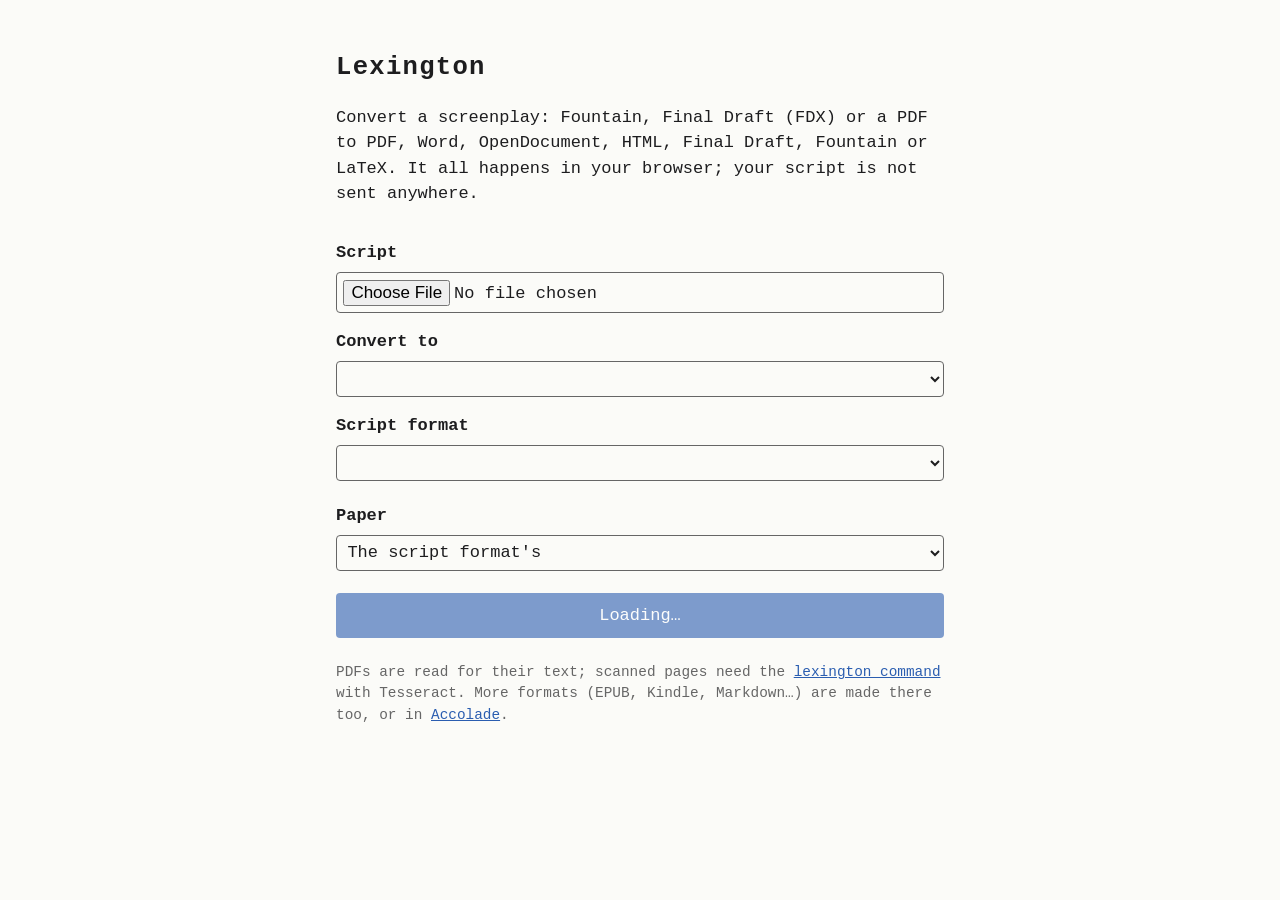
==== web/index.html @ f3ac4163 "Web version: commit the page (*.html is ignored), publish from master Co-Authored-By: Claude Opus 5." ====
<!doctype html>
<html lang="en">
<head>
<meta charset="utf-8">
<meta name="viewport" content="width=device-width, initial-scale=1">
<title>Lexington</title>
<link rel="stylesheet" href="style.css">
</head>
<body>
<main>
<h1>Lexington</h1>
<p>Convert a screenplay: Fountain, Final Draft (FDX) or a PDF to PDF, Word, OpenDocument, HTML, Final Draft, Fountain or LaTeX. It all happens in your browser; your script is not sent anywhere.</p>
<form id="form">
	<label for="file">Script</label>
	<input id="file" type="file" accept=".fountain,.spmd,.txt,.fdx,.pdf,.lex" required>
	<label for="to">Convert to</label>
	<select id="to"></select>
	<label for="elements">Script format</label>
	<select id="elements"></select>
	<p id="elements-about" class="about"></p>
	<label for="page">Paper</label>
	<select id="page">
		<option value="">The script format's</option>
		<option value="letter">Letter</option>
		<option value="a4">A4</option>
		<option value="a5">A5</option>
	</select>
	<button id="convert" type="submit" disabled>Loading…</button>
</form>
<p id="status" role="status" aria-live="polite"></p>
<p class="about">PDFs are read for their text; scanned pages need the <a href="https://github.com/LaPingvino/lexington">lexington command</a> with Tesseract. More formats (EPUB, Kindle, Markdown…) are made there too, or in <a href="https://github.com/LaPingvino/accolade">Accolade</a>.</p>
</main>
<script src="memfs.js"></script>
<script src="wasm_exec.js"></script>
<script src="app.js"></script>
</body>
</html>
---- web/style.css ----
:root { color-scheme: light dark; --fg: #1d1d1f; --bg: #fbfbf8; --muted: #666; --accent: #2a5db0; }
@media (prefers-color-scheme: dark) { :root { --fg: #eee; --bg: #1b1b1b; --muted: #aaa; --accent: #7aa7ff; } }
body { margin: 0; background: var(--bg); color: var(--fg); font: 17px/1.5 "Courier Prime", "Courier New", monospace; }
main { max-width: 38rem; margin: 0 auto; padding: 2rem 1rem; }
h1 { font-size: 1.6rem; letter-spacing: .05em; }
form { display: grid; gap: .4rem; margin: 1.5rem 0; }
label { font-weight: bold; margin-top: .6rem; }
select, input, button { font: inherit; padding: .4rem; color: inherit; background: transparent; border: 1px solid var(--muted); border-radius: 4px; }
button { margin-top: 1rem; background: var(--accent); color: #fff; border: none; padding: .6rem; cursor: pointer; }
button:disabled { opacity: .6; cursor: default; }
:focus-visible { outline: 3px solid var(--accent); outline-offset: 2px; }
.about { color: var(--muted); font-size: .9rem; margin: 0; }
a { color: var(--accent); }
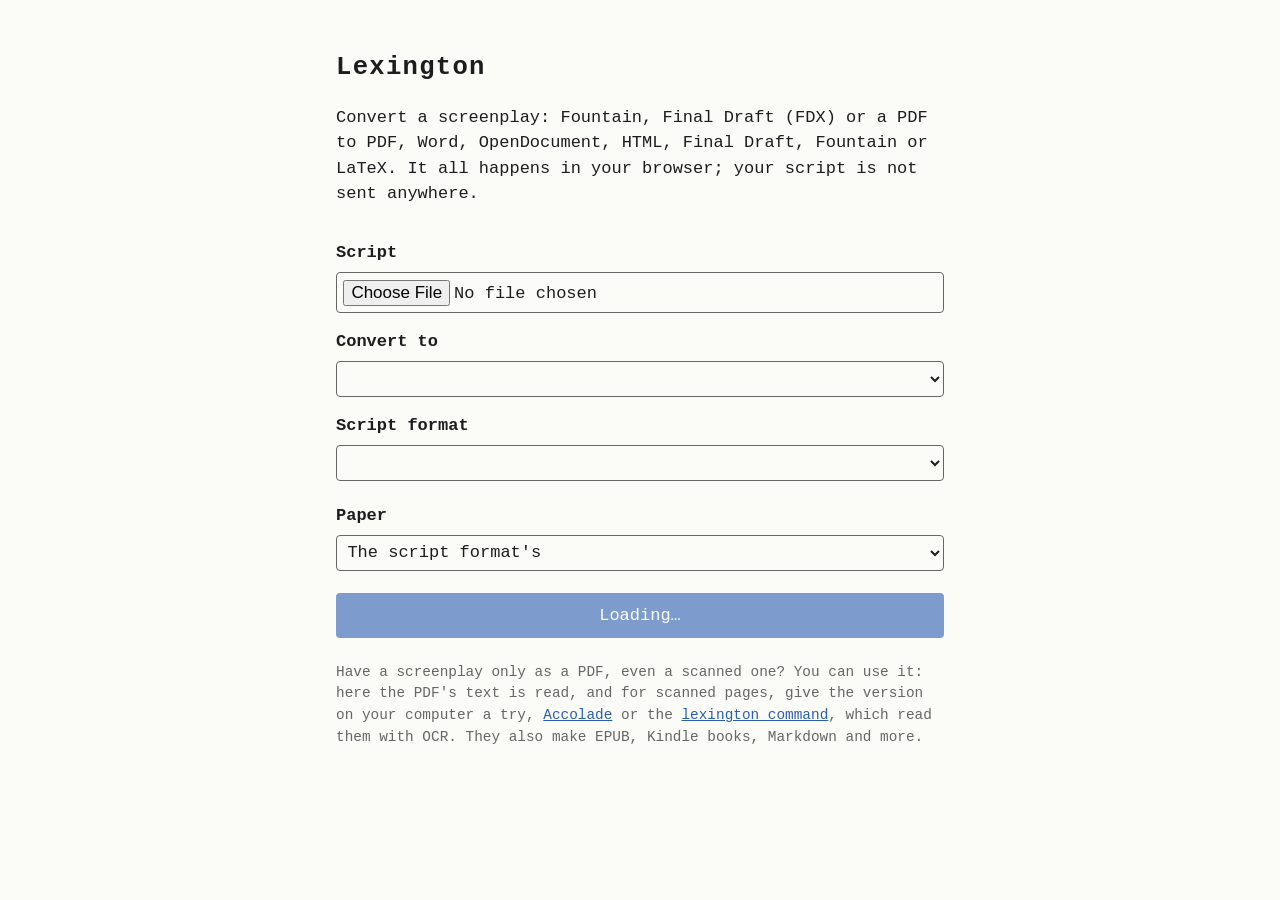
==== commit 7a54ee09: "Web version: point to the offline versions for scanned PDFs Co-Authored-By: Claude Opus 5.5 <noreply" ====
--- a/web/index.html
+++ b/web/index.html
@@ -28,7 +28,7 @@
 	<button id="convert" type="submit" disabled>Loading…</button>
 </form>
 <p id="status" role="status" aria-live="polite"></p>
-<p class="about">PDFs are read for their text; scanned pages need the <a href="https://github.com/LaPingvino/lexington">lexington command</a> with Tesseract. More formats (EPUB, Kindle, Markdown…) are made there too, or in <a href="https://github.com/LaPingvino/accolade">Accolade</a>.</p>
+<p class="about">Have a screenplay only as a PDF, even a scanned one? You can use it: here the PDF's text is read, and for scanned pages, give the version on your computer a try, <a href="https://github.com/LaPingvino/accolade">Accolade</a> or the <a href="https://github.com/LaPingvino/lexington">lexington command</a>, which read them with OCR. They also make EPUB, Kindle books, Markdown and more.</p>
 </main>
 <script src="memfs.js"></script>
 <script src="wasm_exec.js"></script>
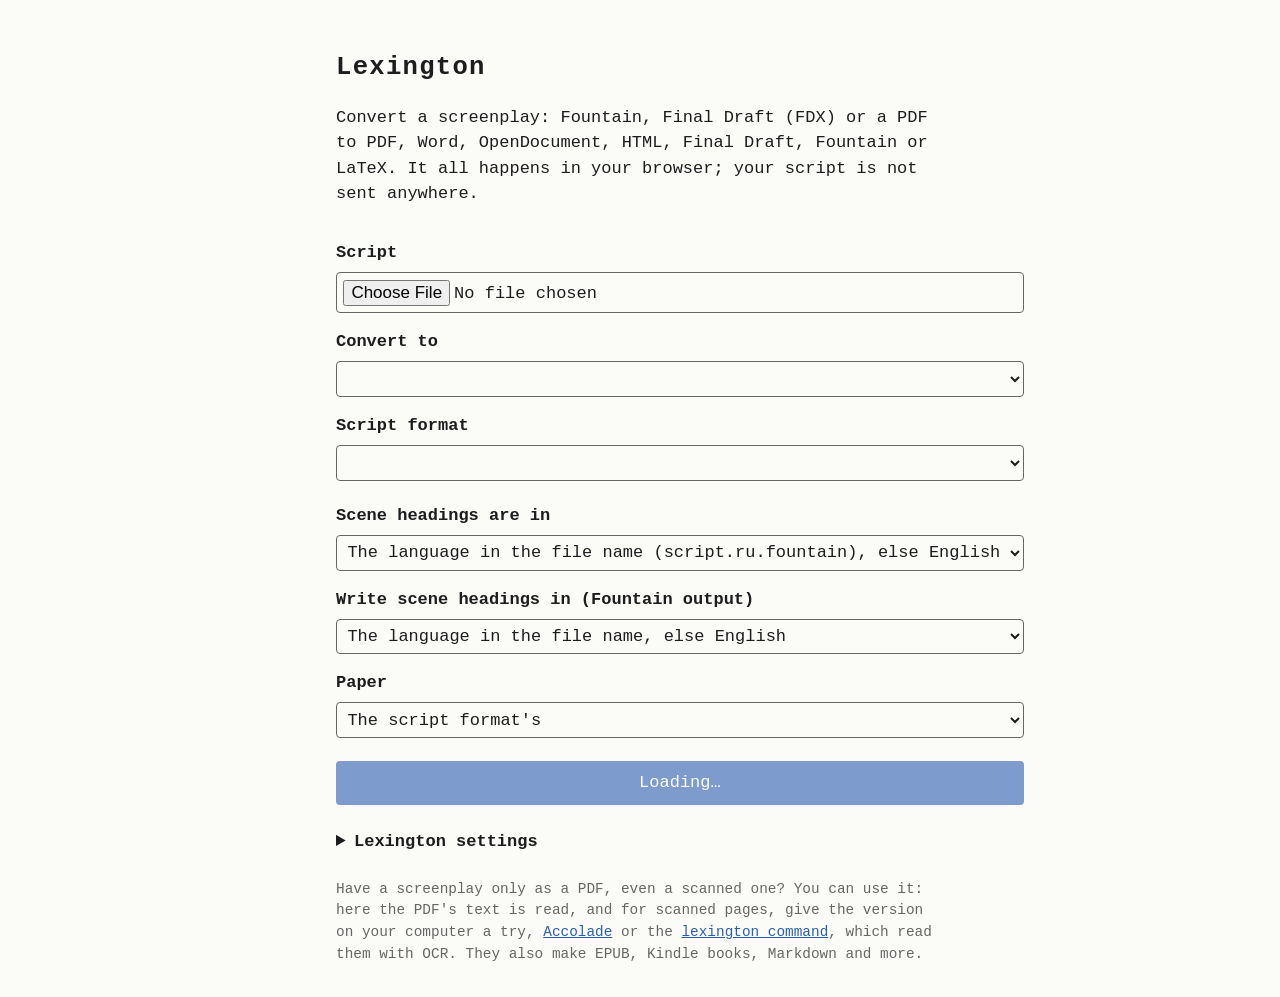
==== commit 3c9960a3: "Web version: scene heading languages, and Lexington's settings to edit - "Scene headings are in" and" ====
--- a/web/index.html
+++ b/web/index.html
@@ -18,6 +18,10 @@
 	<label for="elements">Script format</label>
 	<select id="elements"></select>
 	<p id="elements-about" class="about"></p>
+	<label for="scenein">Scene headings are in</label>
+	<select id="scenein"><option value="">The language in the file name (script.ru.fountain), else English</option></select>
+	<label for="sceneout">Write scene headings in (Fountain output)</label>
+	<select id="sceneout"><option value="">The language in the file name, else English</option></select>
 	<label for="page">Paper</label>
 	<select id="page">
 		<option value="">The script format's</option>
@@ -28,6 +32,13 @@
 	<button id="convert" type="submit" disabled>Loading…</button>
 </form>
 <p id="status" role="status" aria-live="polite"></p>
+<details id="settings-box">
+	<summary>Lexington settings</summary>
+	<p class="about">Lexington's settings file (lexington.toml), as the lexington command reads it: element sets (margins, styles) and the words scene headings start with in each language. Add your own; they are kept in this browser.</p>
+	<label for="settings">lexington.toml</label>
+	<textarea id="settings" rows="18" spellcheck="false"></textarea>
+	<div class="buttons"><button id="save-settings" type="button">Save settings</button> <button id="reset-settings" type="button" class="plain">Back to the defaults</button></div>
+</details>
 <p class="about">Have a screenplay only as a PDF, even a scanned one? You can use it: here the PDF's text is read, and for scanned pages, give the version on your computer a try, <a href="https://github.com/LaPingvino/accolade">Accolade</a> or the <a href="https://github.com/LaPingvino/lexington">lexington command</a>, which read them with OCR. They also make EPUB, Kindle books, Markdown and more.</p>
 </main>
 <script src="memfs.js"></script>
--- a/web/style.css
+++ b/web/style.css
@@ -11,3 +11,8 @@
 :focus-visible { outline: 3px solid var(--accent); outline-offset: 2px; }
 .about { color: var(--muted); font-size: .9rem; margin: 0; }
 a { color: var(--accent); }
+details { margin: 1.5rem 0; }
+summary { cursor: pointer; font-weight: bold; }
+textarea { width: 100%; box-sizing: border-box; font: 14px/1.4 monospace; color: inherit; background: transparent; border: 1px solid var(--muted); border-radius: 4px; padding: .5rem; }
+.buttons { margin-top: .5rem; }
+button.plain { background: transparent; color: var(--accent); border: 1px solid var(--accent); }
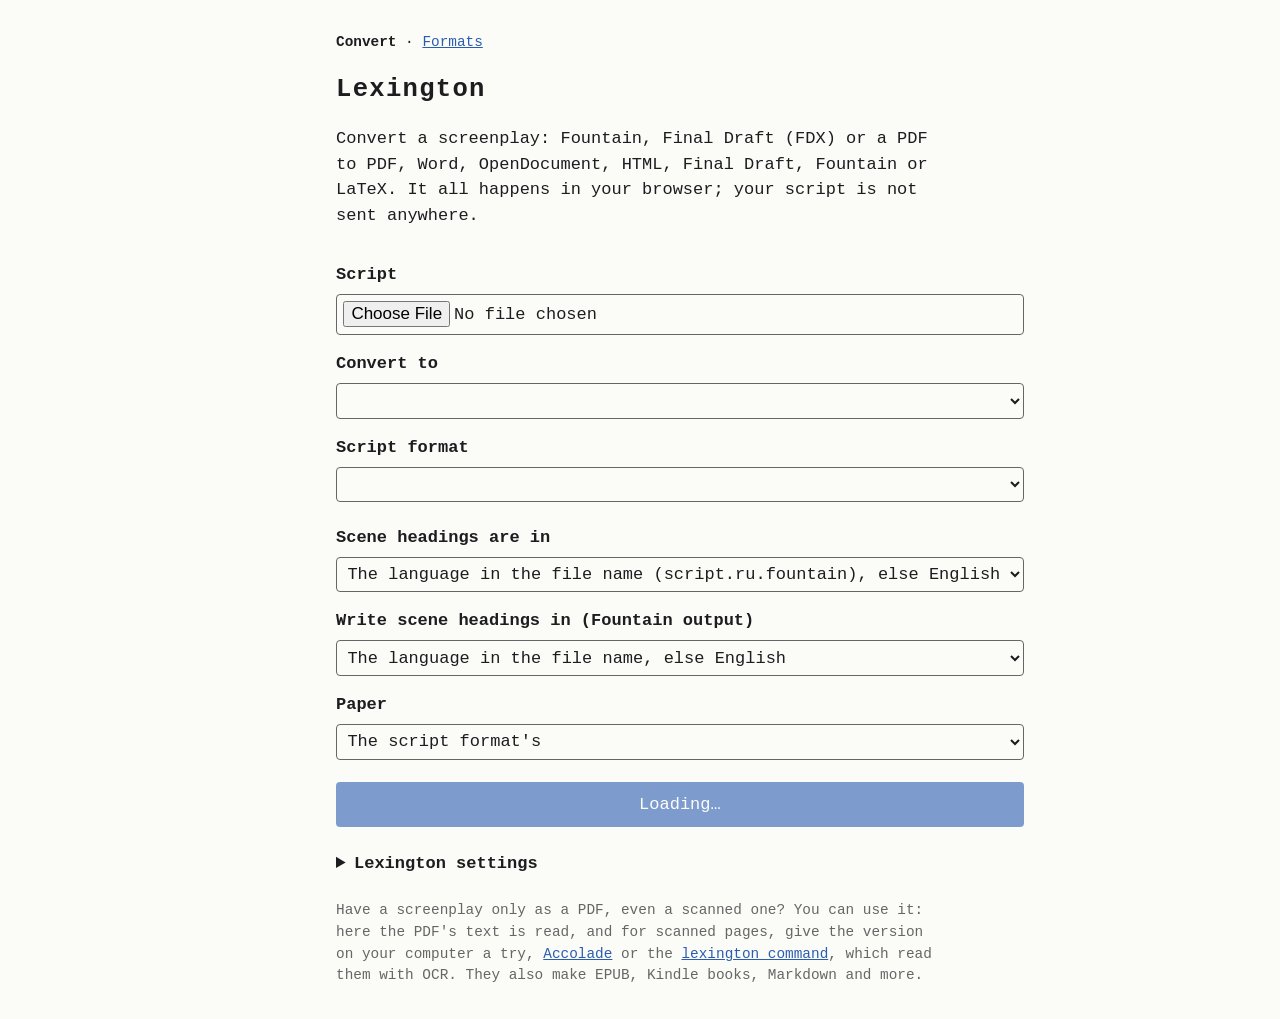
==== commit fcb122ed: "Scene words of a language's own need their dot; Trelby centres as Trelby does; the format matrix - r" ====
--- a/web/index.html
+++ b/web/index.html
@@ -4,10 +4,15 @@
 <meta charset="utf-8">
 <meta name="viewport" content="width=device-width, initial-scale=1">
 <title>Lexington</title>
+<link rel="manifest" href="manifest.webmanifest">
+<meta name="theme-color" content="#1e3a5f">
+<link rel="apple-touch-icon" href="icon-192.png">
+<link rel="icon" href="icon-192.png">
 <link rel="stylesheet" href="style.css">
 </head>
 <body>
 <main>
+<nav class="nav"><strong>Convert</strong> · <a href="formats.html">Formats</a></nav>
 <h1>Lexington</h1>
 <p>Convert a screenplay: Fountain, Final Draft (FDX) or a PDF to PDF, Word, OpenDocument, HTML, Final Draft, Fountain or LaTeX. It all happens in your browser; your script is not sent anywhere.</p>
 <form id="form">
@@ -44,5 +49,9 @@
 <script src="memfs.js"></script>
 <script src="wasm_exec.js"></script>
 <script src="app.js"></script>
+<script>
+// an app to install, and to use offline (sw.js)
+if ("serviceWorker" in navigator) navigator.serviceWorker.register("sw.js").catch((e) => console.warn("no offline use:", e));
+</script>
 </body>
 </html>
--- a/web/style.css
+++ b/web/style.css
@@ -16,3 +16,15 @@
 textarea { width: 100%; box-sizing: border-box; font: 14px/1.4 monospace; color: inherit; background: transparent; border: 1px solid var(--muted); border-radius: 4px; padding: .5rem; }
 .buttons { margin-top: .5rem; }
 button.plain { background: transparent; color: var(--accent); border: 1px solid var(--accent); }
+main.wide { max-width: 64rem; }
+.nav { font-size: .9rem; }
+.scroll { overflow-x: auto; }
+table { border-collapse: collapse; font-size: .85rem; }
+th, td { border: 1px solid var(--muted); padding: .3rem .45rem; text-align: center; }
+tbody th { text-align: left; font-weight: normal; }
+td.survives { color: #2e7d32; }
+td.degrades { color: #b26a00; }
+td.lost { color: #c62828; }
+@media (prefers-color-scheme: dark) { td.survives { color: #81c784; } td.degrades { color: #ffb74d; } td.lost { color: #ef9a9a; } }
+.notes { font-size: .85rem; }
+code { font: .85em monospace; }
